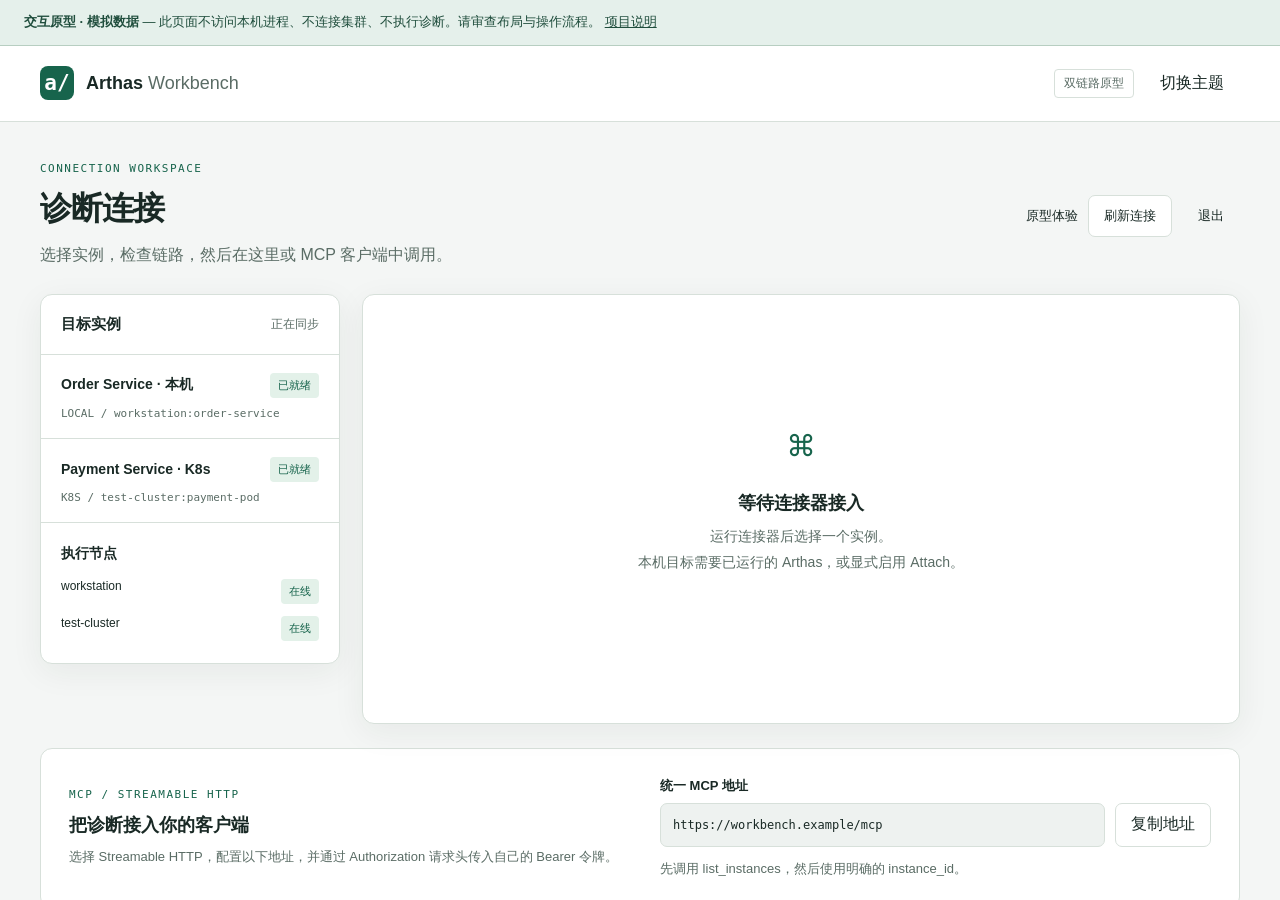
==== docs/index.html @ 914a2cc1 "feat: publish dual-path Arthas prototype and interactive UI preview" ====
<!doctype html>
<html lang="zh-CN"><head><meta charset="utf-8"><meta name="viewport" content="width=device-width,initial-scale=1"><meta http-equiv="refresh" content="0;url=preview/"><title>Arthas Workbench · UI preview</title></head><body><p><a href="preview/">打开 Arthas Workbench 交互原型（全部为模拟数据）</a></p><p><a href="https://github.com/yy568821795-max/arthas-workbench">项目仓库与使用说明</a></p></body></html>
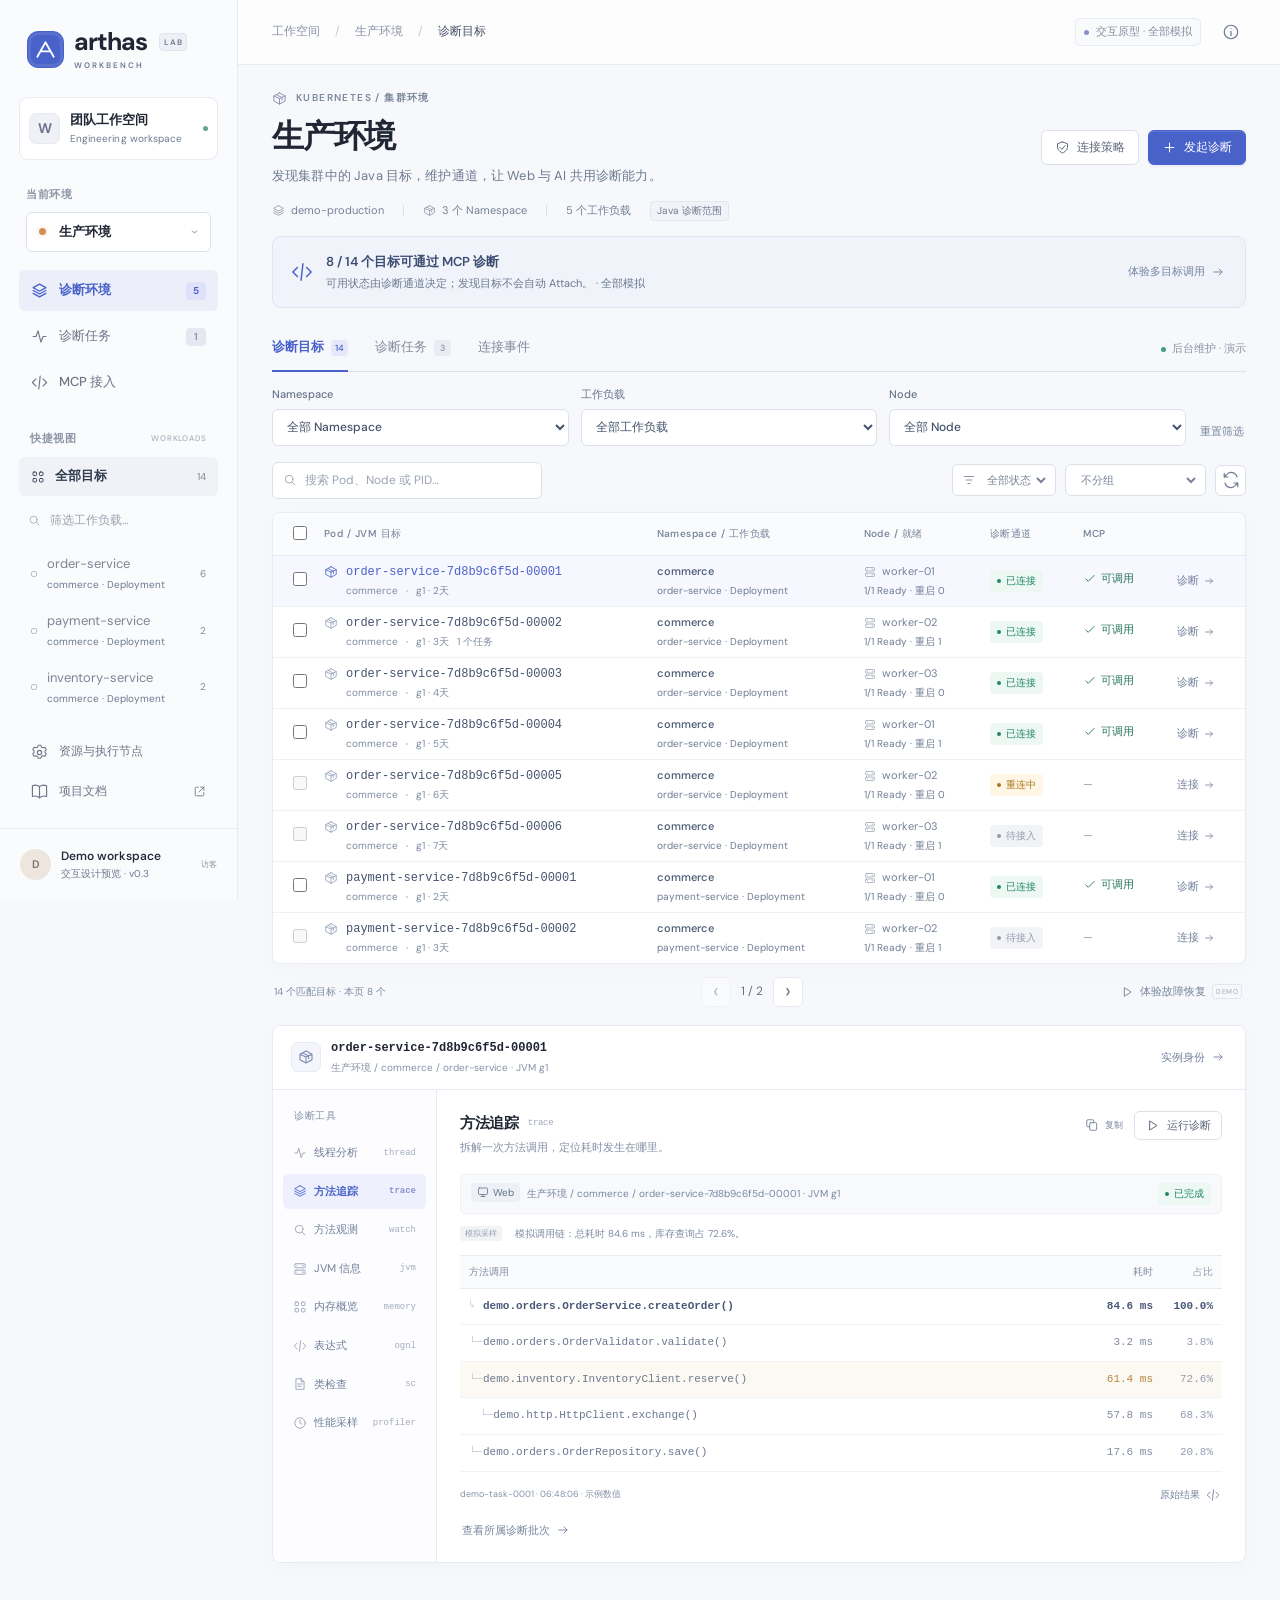
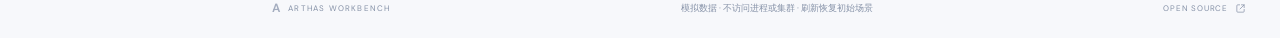
==== commit a4d6ef01: "docs: follow canonical repository and preview URLs" ====
--- a/docs/index.html
+++ b/docs/index.html
@@ -1,2 +1,2 @@
 <!doctype html>
-<html lang="zh-CN"><head><meta charset="utf-8"><meta name="viewport" content="width=device-width,initial-scale=1"><meta http-equiv="refresh" content="0;url=preview/"><title>Arthas Workbench · UI preview</title></head><body><p><a href="preview/">打开 Arthas Workbench 交互原型（全部为模拟数据）</a></p><p><a href="https://github.com/yy568821795-max/arthas-workbench">项目仓库与使用说明</a></p></body></html>
+<html lang="zh-CN"><head><meta charset="utf-8"><meta name="viewport" content="width=device-width,initial-scale=1"><meta http-equiv="refresh" content="0;url=preview/"><title>Arthas Workbench · UI preview</title></head><body><p><a href="preview/">打开 Arthas Workbench 交互原型（全部为模拟数据）</a></p><p><a href="https://github.com/hatricks-s/arthas-workbench">项目仓库与使用说明</a></p></body></html>
